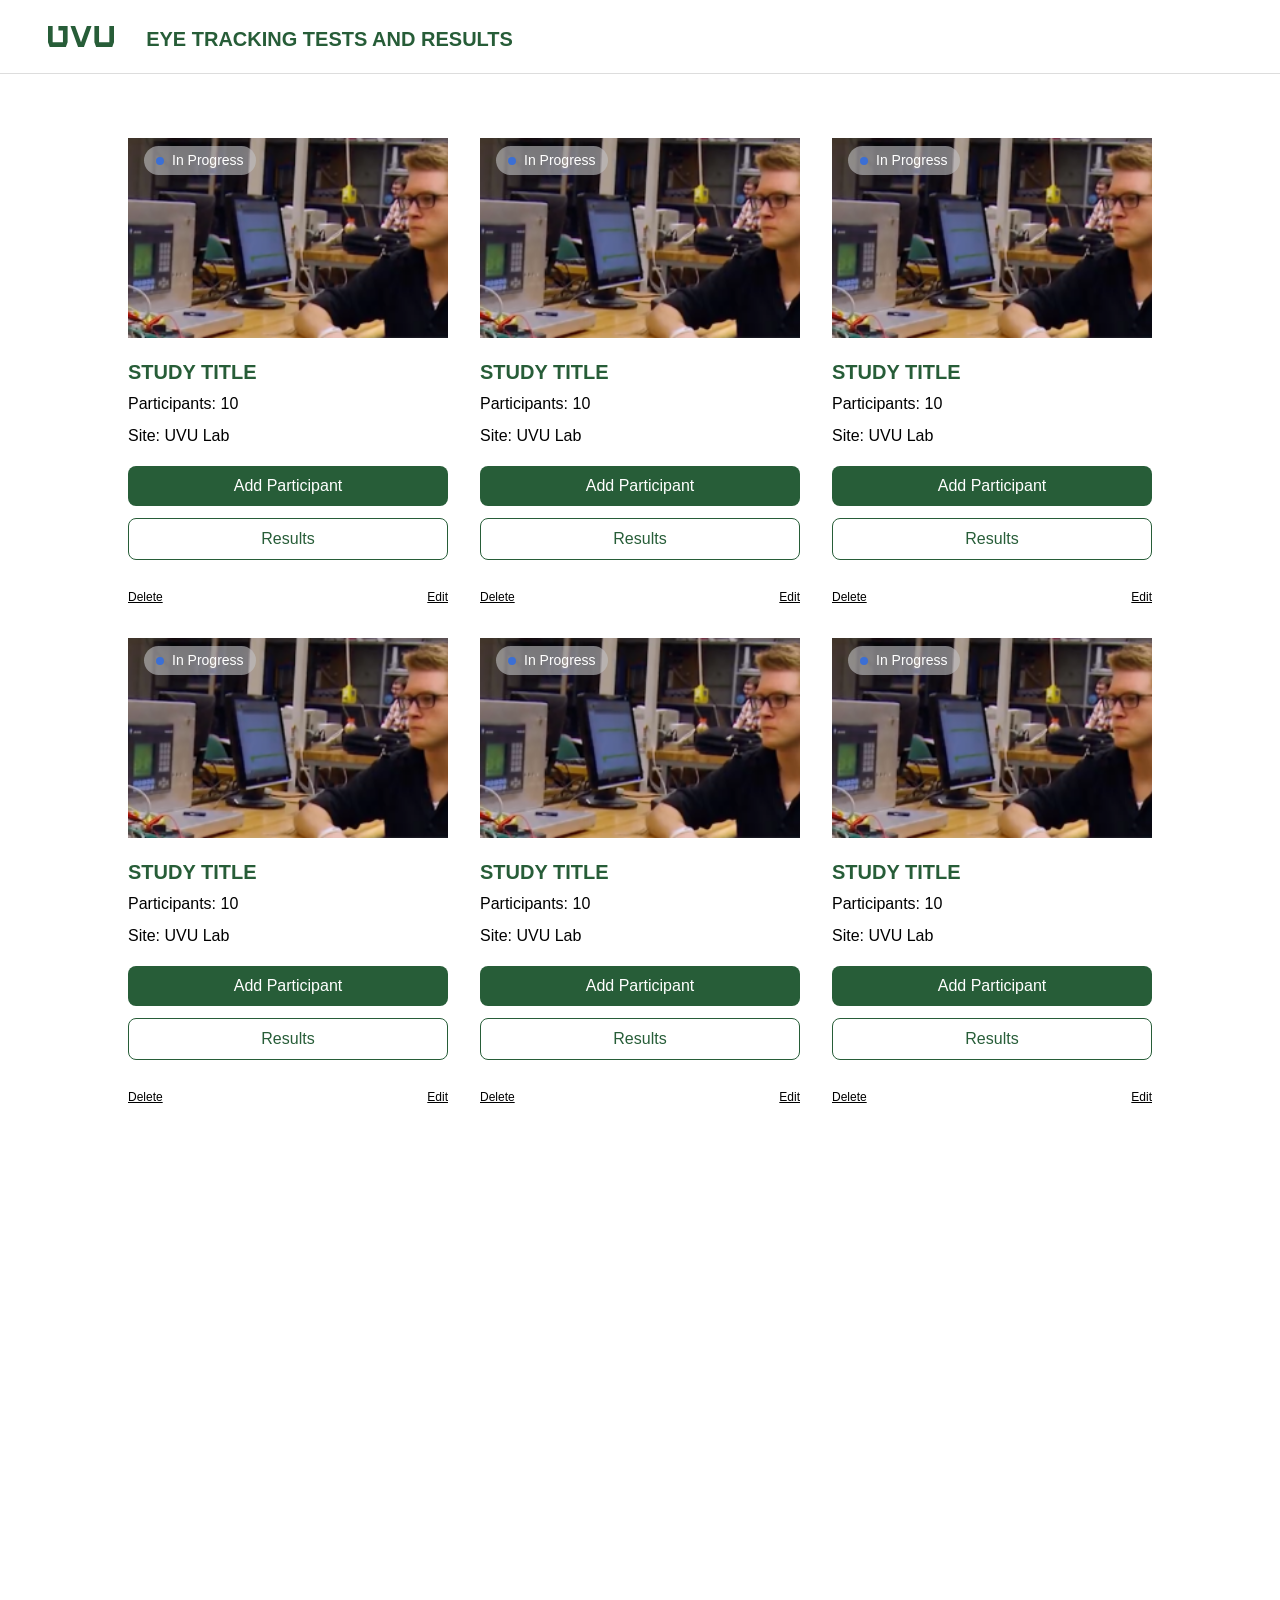
==== index.html @ b54fefea "Add initial project structure and consent form - Added Rajdhani font files (Bold, Light, Medium, Reg" ====
<!doctype html>
<html lang="en">
  <head>
    <meta charset="UTF-8" />
    <meta name="viewport" content="width=device-width, initial-scale=1.0" />
    <title>Studies | UVU Eye Tracking</title>
    <link rel="stylesheet" href="css/variables.css" />
    <link rel="stylesheet" href="css/base.css" />
    <link rel="stylesheet" href="css/components.css" />
    <link rel="stylesheet" href="css/home.css" />
    <link
      rel="stylesheet"
      href="https://cdnjs.cloudflare.com/ajax/libs/font-awesome/5.15.4/css/all.min.css"
    />
  </head>
  <body>
    <!-- HEADER: logo, "UVU EYE TRACKING TESTS AND RESULTS", "+ NEW STUDY" button (right) -->
    <header>
      <div class="logo-and-sitename">
        <img src="assets/images/uvu-mono.svg" alt="UVU Logo" class="logo" />
        <h1>EYE TRACKING TESTS AND RESULTS</h1>
      </div>
      <!-- <button class="new-study-button">+ NEW STUDY</button> -->
    </header>

    <!-- FILTER BAR: ALL STUDIES | RECENTS | DRAFTS | IN PROGRESS | COMPLETED | search icon -->

    <main>
      <!-- STUDY GRID: 3 columns. Card variants: draft, in progress, completed
         Each card: status dot + label, Delete / Edit, project name, Participants #, site name,
         "Add Participant" button, "Results" button (not on drafts) -->
      <div id="study-grid">
        <div class="study-card study-card--in-progress">
          <div class="thumbnail-section">
            <span class="status-badge">In Progress</span>
            <img
              src="assets/images/sample_image.png"
              alt="Study Thumbnail"
              class="thumbnail-image"
            />
          </div>

          <div class="study-info">
            <h2 class="study-title">Study Title</h2>
            <p class="participants-count">Participants: 10</p>
            <p class="site-name">Site: UVU Lab</p>
            <button class="add-participant-btn">Add Participant</button>
            <button class="results-btn">Results</button>
          </div>
          <div class="card-actions">
            <button class="delete-btn" aria-label="Delete Study">Delete</button>
            <button class="edit-btn" aria-label="Edit Study">Edit</button>
          </div>
        </div>

        <div class="study-card study-card--in-progress">
          <div class="thumbnail-section">
            <span class="status-badge">In Progress</span>
            <img
              src="assets/images/sample_image.png"
              alt="Study Thumbnail"
              class="thumbnail-image"
            />
          </div>

          <div class="study-info">
            <h2 class="study-title">Study Title</h2>
            <p class="participants-count">Participants: 10</p>
            <p class="site-name">Site: UVU Lab</p>
            <button class="add-participant-btn">Add Participant</button>
            <button class="results-btn">Results</button>
          </div>
          <div class="card-actions">
            <button class="delete-btn" aria-label="Delete Study">Delete</button>
            <button class="edit-btn" aria-label="Edit Study">Edit</button>
          </div>
        </div>

        <div class="study-card study-card--in-progress">
          <div class="thumbnail-section">
            <span class="status-badge">In Progress</span>
            <img
              src="assets/images/sample_image.png"
              alt="Study Thumbnail"
              class="thumbnail-image"
            />
          </div>

          <div class="study-info">
            <h2 class="study-title">Study Title</h2>
            <p class="participants-count">Participants: 10</p>
            <p class="site-name">Site: UVU Lab</p>
            <button class="add-participant-btn">Add Participant</button>
            <button class="results-btn">Results</button>
          </div>
          <div class="card-actions">
            <button class="delete-btn" aria-label="Delete Study">Delete</button>
            <button class="edit-btn" aria-label="Edit Study">Edit</button>
          </div>
        </div>

        <div class="study-card study-card--in-progress">
          <div class="thumbnail-section">
            <span class="status-badge">In Progress</span>
            <img
              src="assets/images/sample_image.png"
              alt="Study Thumbnail"
              class="thumbnail-image"
            />
          </div>

          <div class="study-info">
            <h2 class="study-title">Study Title</h2>
            <p class="participants-count">Participants: 10</p>
            <p class="site-name">Site: UVU Lab</p>
            <button class="add-participant-btn">Add Participant</button>
            <button class="results-btn">Results</button>
          </div>
          <div class="card-actions">
            <button class="delete-btn" aria-label="Delete Study">Delete</button>
            <button class="edit-btn" aria-label="Edit Study">Edit</button>
          </div>
        </div>

        <div class="study-card study-card--in-progress">
          <div class="thumbnail-section">
            <span class="status-badge">In Progress</span>
            <img
              src="assets/images/sample_image.png"
              alt="Study Thumbnail"
              class="thumbnail-image"
            />
          </div>

          <div class="study-info">
            <h2 class="study-title">Study Title</h2>
            <p class="participants-count">Participants: 10</p>
            <p class="site-name">Site: UVU Lab</p>
            <button class="add-participant-btn">Add Participant</button>
            <button class="results-btn">Results</button>
          </div>
          <div class="card-actions">
            <button class="delete-btn" aria-label="Delete Study">Delete</button>
            <button class="edit-btn" aria-label="Edit Study">Edit</button>
          </div>
        </div>

        <div class="study-card study-card--in-progress">
          <div class="thumbnail-section">
            <span class="status-badge">In Progress</span>
            <img
              src="assets/images/sample_image.png"
              alt="Study Thumbnail"
              class="thumbnail-image"
            />
          </div>

          <div class="study-info">
            <h2 class="study-title">Study Title</h2>
            <p class="participants-count">Participants: 10</p>
            <p class="site-name">Site: UVU Lab</p>
            <button class="add-participant-btn">Add Participant</button>
            <button class="results-btn">Results</button>
          </div>
          <div class="card-actions">
            <button class="delete-btn" aria-label="Delete Study">Delete</button>
            <button class="edit-btn" aria-label="Edit Study">Edit</button>
          </div>
        </div>
      </div>
    </main>

    <script src="js/data/studies.js"></script>
    <script src="js/home.js"></script>
  </body>
</html>
---- css/variables.css ----
:root {
  /* UVU brand colors (hex from the UVU Design Systems doc, website values) */
  --color-green: #275d38; /* Primary Green */
  --color-green-dark: #1A4127; /* Primary: Dark Green */
  --color-forest: #00843d; /* Secondary: Forest */
  --color-green-light: #4ba23f; /* Secondary: Clover */
  --color-fern: #78be20; /* Tertiary: Fern */
  --color-lime: #c5e86c; /* Tertiary: Lime */
  --color-aqua: #86c8bc;
  --color-red: #e15230;

  /* Neutrals + UI colors (sampled from the Figma, not part of the brand palette) */
  --color-bg-page: #f0f0f0;
  --color-bg-white: #ffffff;
  --color-field: #e8e8e8;
  --color-card-image: #c4c4c4;
  --color-text: #000000;
  --color-text-muted: #7a7a7a;

  /* Study status colors */
  --color-status-progress: #3b6fd4;
  --color-status-draft: #7a7a7a;
  --color-status-completed: #4ba23f;

  /* Typography: Rajdhani for h1-h4, Lato for body and buttons, Arial as fallback */
  --font-heading: "Rajdhani", Arial, sans-serif;
  --font-body: "Lato", Arial, sans-serif;

  /* Spacing: every step is a multiple of 4px. Name = px / 4 (so --space-4 = 16px) */
  --space-1: 4px;
  --space-2: 8px;
  --space-3: 12px;
  --space-4: 16px;
  --space-5: 20px;
  --space-6: 24px;
  --space-8: 32px;
  --space-10: 40px;
  --space-12: 48px;
  --space-14: 56px;
  --space-16: 64px;
  --space-18: 72px;

  --radius: 8px; /* one radius for cards, buttons, inputs. Pills use 999px, circles 50% */
  --shadow-card: 0 1px 6px 0 rgba(0, 0, 0, 0.25);
}
---- css/base.css ----
/* Reset + page defaults */
/* TODO: box-sizing, margin reset, body font/background */

*,
*::before,
*::after {
  box-sizing: border-box;
}

body {
    margin: 0;
    font-family: var(--font-body);
    font-size: 16px;
    line-height: 1.5;
}

img {
    display: block;
    max-width: 100%;
}

button, input, select, textarea {
    font-family: inherit;
    font-size: inherit;
    line-height: inherit;
    margin: 0;
}
---- css/components.css ----
/* Shared components, used on every page */

/* .site-header: white bar, UVU logo + "UVU EYE TRACKING TESTS AND RESULTS" */

/* .btn-primary: solid green button (Save, Next, Add Participant, Take Study, Done) */
/* .btn-outline: white button with green border (Back, Results, Edit Study, + Add task) */
/* .btn-pill: small rounded green pill (+ New Study, + Member) */

/* .study-card: image area + title row + site name + buttons */
/*   .study-card--draft | --in-progress | --completed  (status dot color, Results button visible or not) */

/* Header */
header {
  display: flex;
  padding: 0 var(--space-12);
  justify-content: space-between;
  align-items: center;
  align-self: stretch;
  height: 74px;
  border-bottom: 1px solid #ddd;
}

header h1 {
  line-height: 1;
  position: relative;
  top: 2px; /* chỉnh 1–2px cho đến khi thẳng hàng */
  color: var(--color-green);
  font-family: var(--font-heading);
  font-size: 20px;
  font-weight: 600;
  text-transform: uppercase;
}

header .logo {
  width: 66.172px;
  height: 20.22px;
}

header .logo-and-sitename {
  display: flex;
  align-items: center;
  gap: var(--space-8);
}

/* header .new-study-button {
  background: var(--color-green);
  color: var(--color-bg-white);
  border-radius: 25px;
  font-family: Rajdhani;
  font-size: 14px;
  font-style: normal;
  font-weight: 600;
  line-height: 19.8px; 
  text-transform: uppercase;
  display: flex;
  padding: 7px 20px;
  justify-content: center;
  align-items: center;
  gap: 10px;
  border: none;
  cursor: pointer;
} */

/* .new-study-button:hover {
  background: var(--color-green-dark);
} */
---- css/home.css ----
/* Home page */
/* .filter-bar: ALL STUDIES / RECENTS / DRAFTS / IN PROGRESS / COMPLETED + search icon */
/* .study-grid: 3 columns, cards centered */



/* Study Grid */

#study-grid {
  display: grid;
  row-gap: var(--space-8);
  column-gap: var(--space-8);
  flex-shrink: 0;
  grid-template-rows: repeat(3, 1fr);
  grid-template-columns: repeat(3, 1fr);
  grid-auto-flow: row;
  max-width: 80%;
  margin: var(--space-16) auto 0 auto;
}

/* Study Card */

#study-grid .study-card {
  background: var(--color-bg-white);
  /* border-radius: var(--radius); */
  /* box-shadow: var(--shadow-card); */
  overflow: hidden; /* để vùng ảnh xám bị cắt theo góc bo */
  display: flex;
  padding: 0; /* ảnh sát mép card; padding chuyển xuống .card-actions và .study-info */
  flex-direction: column;
  gap: var(--space-3);
  align-self: stretch;
  grid-row: span 1;
  grid-column: span 1;
  justify-self: stretch;
}



#study-grid .study-card .study-info {
  padding-bottom: var(--space-4);
}

.thumbnail-section {
  position: relative; /* để sau này đặt status, Delete, Edit chồng lên */
  aspect-ratio: 16 / 10; /* chiều cao tự tính theo chiều rộng card, không dùng px cố định */
}

/* Nhãn status nằm chồng lên góc trên trái của ảnh (như Figma), không chiếm hàng riêng */
.thumbnail-section .status-badge {
  position: absolute; /* giữ nguyên: badge nằm chồng lên ảnh */
  top: var(--space-2);
  left: var(--space-4);
  z-index: 1;
  color: var(--color-bg-white);
  display: inline-flex; /* thêm 3 dòng này */
  align-items: center;
  gap: var(--space-2);
  padding: var(--space-1) var(--space-3);
  background: rgba(193, 194, 196, 0.6); /* đen mờ, ảnh phía sau vẫn thấp thoáng */
  border-radius: 999px; /* bo tròn hai đầu */
  font-size: 14px;
}

.thumbnail-section .status-badge::before {
  content: "";
  width: 8px;
  height: 8px;
  border-radius: 50%;
  flex-shrink: 0;
  background-color: var(
    --status-color,
    var(--color-status-progress)
  ); /* mặc định là màu progress nếu chưa set status-color */
}

.thumbnail-section .thumbnail-image {
  width: 100%;
  height: 100%;
  object-fit: cover; /* lấp đầy khung, giữ tỉ lệ ảnh, cắt phần thừa thay vì kéo méo */
  background: var(--color-card-image);
}

.card-actions {

  display: flex;
  justify-content: space-between;
  align-items: center;

}

.card-actions button {
  background: rgba(255, 255, 255, 0.8);
  border-radius: var(--radius);
  border: none;
  cursor: pointer;
  padding: 0;
  text-decoration: underline;
  font-size: 12px;
  color: #000;
}

.card-actions button:hover{
  color: #8E8C89;
}

/* Study Card Information */

.study-info {
  display: flex;
  flex-direction: column;
  gap: var(--space-1);
}

.study-info h2 {
  color: var(--color-green);
  font-family: var(--font-heading);
  font-size: 20px;
  font-style: normal;
  font-weight: 700;
  line-height: 100%;
  letter-spacing: 0;
  text-transform: uppercase;
  margin: 0;
  padding: var(--space-3) 0 0 0;
}

.study-info p {
  color: var(--color-text);
  font-family: var(--font-body);
  font-size: 16px;
  font-style: normal;
  font-weight: 400;
  line-height: 20px; /* 142.857% */
  margin: 0;
  padding: var(--space-2) 0 0 0;
}

.study-info .add-participant-btn {
  margin-top: var(--space-4);
  background: var(--color-green);
  color: var(--color-bg-white);
  border-radius: var(--radius);
  font-family: var(--font-body);
  font-size: 16px;
  font-style: normal;
  font-weight: 400;
  display: flex;
  padding: var(--space-2) var(--space-5);
  justify-content: center;
  align-items: center;
  gap: var(--space-3);
  border: none;
  cursor: pointer;
}

.study-info .add-participant-btn:hover {
  background: var(--color-green-dark);
}

.study-info .add-participant-btn:active {
  background: var(--color-green-light);
}

.study-info .add-participant-btn:focus {
  outline: 1px solid var(--color-green);
  outline-offset: 1px;
}

.study-info .add-participant-btn:disabled {
  background: var(--color-field);
  color: var(--color-text-muted);
  cursor: not-allowed;
}

.study-info .add-participant-btn:disabled:hover {
  background: var(--color-field);
  color: var(--color-text-muted);
}

.study-info .results-btn {
  margin-top: var(--space-2);
  background: var(--color-white);
  color: var(--color-green);
  border-radius: var(--radius);
  font-family: var(--font-body);
  font-size: 16px;
  font-style: normal;
  font-weight: 400;
  display: flex;
  padding: var(--space-2) var(--space-5);
  justify-content: center;
  align-items: center;
  gap: var(--space-3);
  border: 1px solid var(--color-green);
  cursor: pointer;
}

.study-info .results-btn:hover {
  background: var(--color-green-dark);
  color: var(--color-bg-white);
}

.study-info .results-btn:active {
  background: var(--color-green-light);
  color: var(--color-bg-white);
}

.study-info .results-btn:focus {
  outline: 1px solid var(--color-green);
  outline-offset: 1px;
}
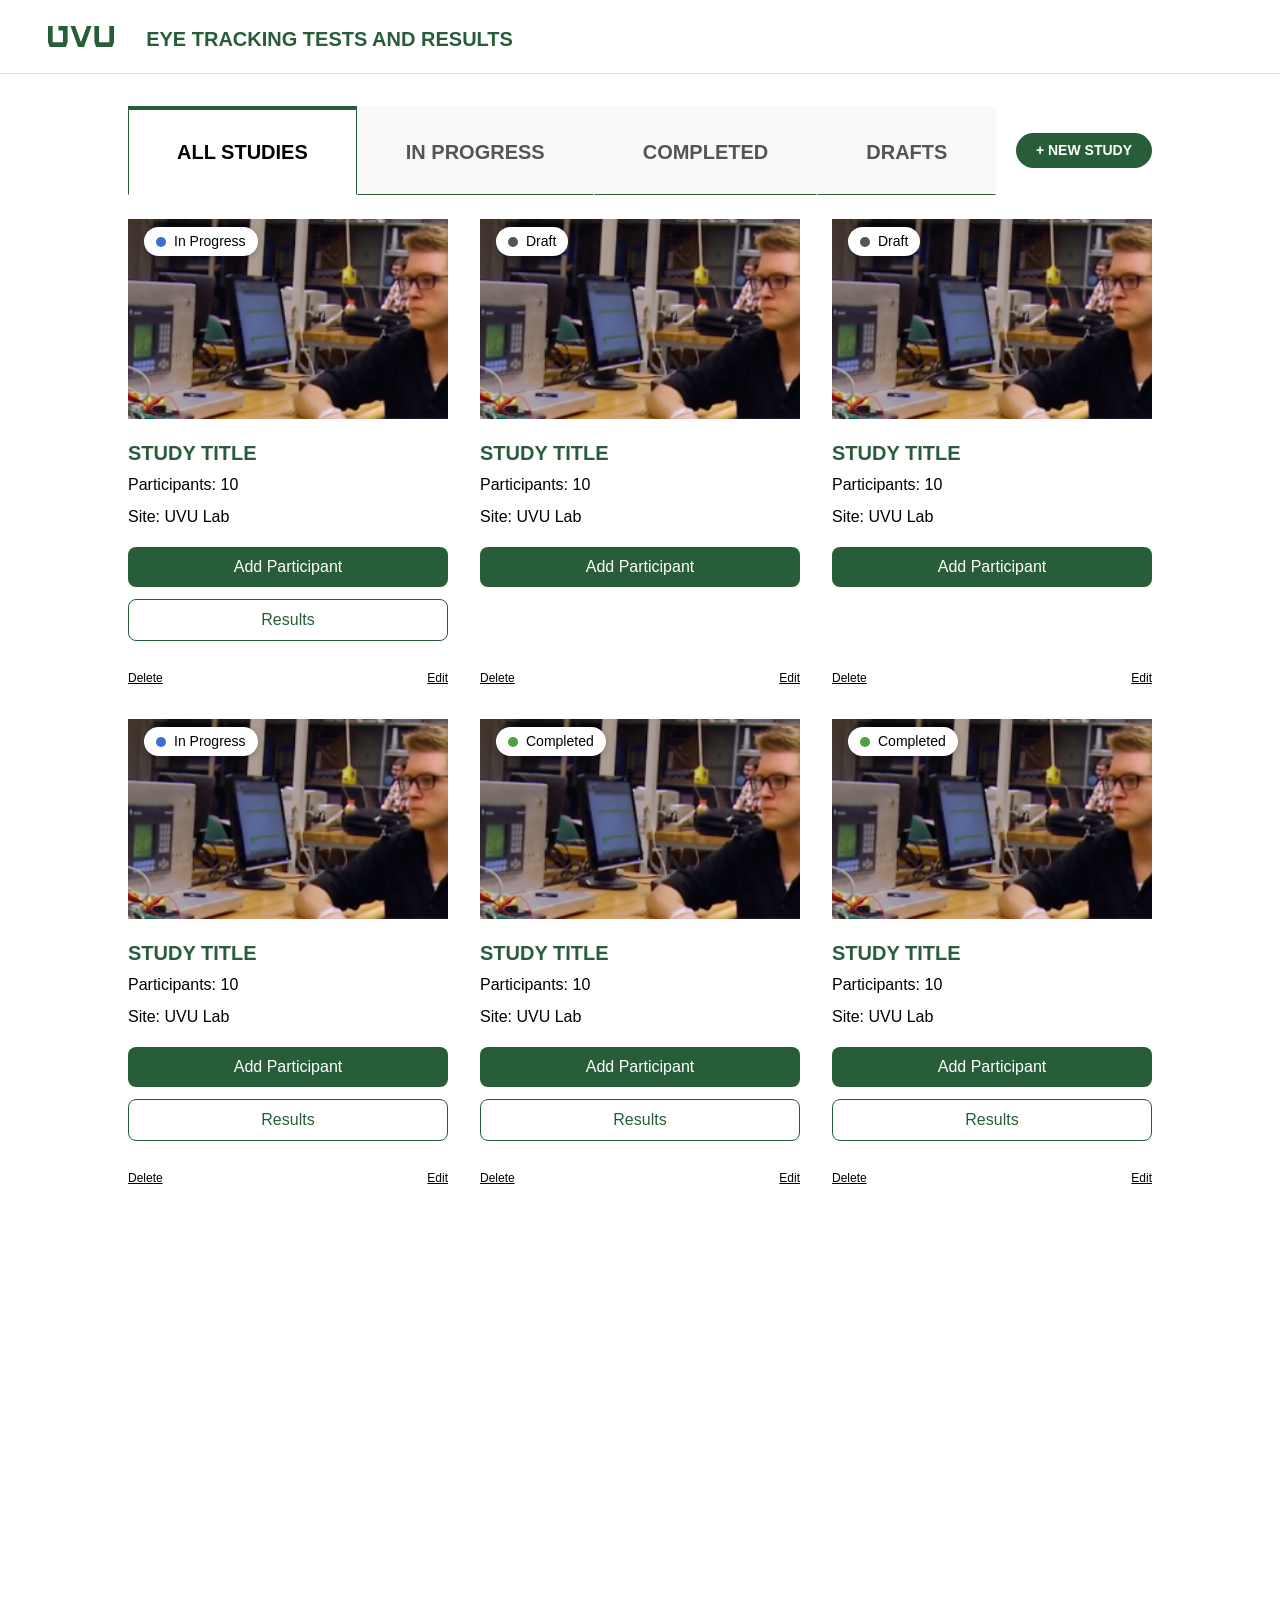
==== commit a092f14a: "Implement Add Participant feature with modal dialog and form validation" ====
--- a/index.html
+++ b/index.html
@@ -8,29 +8,40 @@
     <link rel="stylesheet" href="css/base.css" />
     <link rel="stylesheet" href="css/components.css" />
     <link rel="stylesheet" href="css/home.css" />
+    <link rel="stylesheet" href="css/add-participant.css" />
     <link
       rel="stylesheet"
       href="https://cdnjs.cloudflare.com/ajax/libs/font-awesome/5.15.4/css/all.min.css"
     />
   </head>
   <body>
-    <!-- HEADER: logo, "UVU EYE TRACKING TESTS AND RESULTS", "+ NEW STUDY" button (right) -->
+    <!-- HEADER: logo, "UVU EYE TRACKING TESTS AND RESULTS" -->
     <header>
       <div class="logo-and-sitename">
         <img src="assets/images/uvu-mono.svg" alt="UVU Logo" class="logo" />
         <h1>EYE TRACKING TESTS AND RESULTS</h1>
       </div>
-      <!-- <button class="new-study-button">+ NEW STUDY</button> -->
     </header>
 
-    <!-- FILTER BAR: ALL STUDIES | RECENTS | DRAFTS | IN PROGRESS | COMPLETED | search icon -->
-
     <main>
-      <!-- STUDY GRID: 3 columns. Card variants: draft, in progress, completed
+      <!-- FILTER BAR: tabs (reusable .tab-bar, see js/tab-bar.js) + "+ New Study" button.
+           data-filter = the card status to show, "all" shows every card -->
+      <div class="filter-bar">
+        <nav id="study-filter" class="tab-bar" aria-label="Filter studies">
+          <button type="button" class="tab-bar-item is-active" data-filter="all" aria-pressed="true">All Studies</button>
+          <button type="button" class="tab-bar-item" data-filter="in-progress" aria-pressed="false">In Progress</button>
+          <button type="button" class="tab-bar-item" data-filter="completed" aria-pressed="false">Completed</button>
+          <button type="button" class="tab-bar-item" data-filter="draft" aria-pressed="false">Drafts</button>
+        </nav>
+        <a href="new-study.html" class="btn-pill">+ New Study</a>
+      </div>
+
+      <!-- STUDY GRID: 3 columns. Card variants: study-card--draft | --in-progress | --completed
+         (the variant sets the status dot color, drafts have no Results button; data-status is used by the filter bar)
          Each card: status dot + label, Delete / Edit, project name, Participants #, site name,
          "Add Participant" button, "Results" button (not on drafts) -->
       <div id="study-grid">
-        <div class="study-card study-card--in-progress">
+        <div class="study-card study-card--in-progress" data-status="in-progress">
           <div class="thumbnail-section">
             <span class="status-badge">In Progress</span>
             <img
@@ -44,16 +55,62 @@
             <h2 class="study-title">Study Title</h2>
             <p class="participants-count">Participants: 10</p>
             <p class="site-name">Site: UVU Lab</p>
-            <button class="add-participant-btn">Add Participant</button>
-            <button class="results-btn">Results</button>
-          </div>
-          <div class="card-actions">
-            <button class="delete-btn" aria-label="Delete Study">Delete</button>
-            <button class="edit-btn" aria-label="Edit Study">Edit</button>
-          </div>
-        </div>
-
-        <div class="study-card study-card--in-progress">
+            <button type="button" class="add-participant-btn" aria-haspopup="dialog">Add Participant</button>
+            <button class="results-btn">Results</button>
+          </div>
+          <div class="card-actions">
+            <button class="delete-btn" aria-label="Delete Study">Delete</button>
+            <button class="edit-btn" aria-label="Edit Study">Edit</button>
+          </div>
+        </div>
+
+        <div class="study-card study-card--draft" data-status="draft">
+          <div class="thumbnail-section">
+            <span class="status-badge">Draft</span>
+            <img
+              src="assets/images/sample_image.png"
+              alt="Study Thumbnail"
+              class="thumbnail-image"
+            />
+          </div>
+
+          <div class="study-info">
+            <h2 class="study-title">Study Title</h2>
+            <p class="participants-count">Participants: 10</p>
+            <p class="site-name">Site: UVU Lab</p>
+            <button type="button" class="add-participant-btn" aria-haspopup="dialog">Add Participant</button>
+            <button class="results-btn">Results</button>
+          </div>
+          <div class="card-actions">
+            <button class="delete-btn" aria-label="Delete Study">Delete</button>
+            <button class="edit-btn" aria-label="Edit Study">Edit</button>
+          </div>
+        </div>
+
+        <div class="study-card study-card--draft" data-status="draft">
+          <div class="thumbnail-section">
+            <span class="status-badge">Draft</span>
+            <img
+              src="assets/images/sample_image.png"
+              alt="Study Thumbnail"
+              class="thumbnail-image"
+            />
+          </div>
+
+          <div class="study-info">
+            <h2 class="study-title">Study Title</h2>
+            <p class="participants-count">Participants: 10</p>
+            <p class="site-name">Site: UVU Lab</p>
+            <button type="button" class="add-participant-btn" aria-haspopup="dialog">Add Participant</button>
+            <button class="results-btn">Results</button>
+          </div>
+          <div class="card-actions">
+            <button class="delete-btn" aria-label="Delete Study">Delete</button>
+            <button class="edit-btn" aria-label="Edit Study">Edit</button>
+          </div>
+        </div>
+
+        <div class="study-card study-card--in-progress" data-status="in-progress">
           <div class="thumbnail-section">
             <span class="status-badge">In Progress</span>
             <img
@@ -67,99 +124,53 @@
             <h2 class="study-title">Study Title</h2>
             <p class="participants-count">Participants: 10</p>
             <p class="site-name">Site: UVU Lab</p>
-            <button class="add-participant-btn">Add Participant</button>
-            <button class="results-btn">Results</button>
-          </div>
-          <div class="card-actions">
-            <button class="delete-btn" aria-label="Delete Study">Delete</button>
-            <button class="edit-btn" aria-label="Edit Study">Edit</button>
-          </div>
-        </div>
-
-        <div class="study-card study-card--in-progress">
-          <div class="thumbnail-section">
-            <span class="status-badge">In Progress</span>
-            <img
-              src="assets/images/sample_image.png"
-              alt="Study Thumbnail"
-              class="thumbnail-image"
-            />
-          </div>
-
-          <div class="study-info">
-            <h2 class="study-title">Study Title</h2>
-            <p class="participants-count">Participants: 10</p>
-            <p class="site-name">Site: UVU Lab</p>
-            <button class="add-participant-btn">Add Participant</button>
-            <button class="results-btn">Results</button>
-          </div>
-          <div class="card-actions">
-            <button class="delete-btn" aria-label="Delete Study">Delete</button>
-            <button class="edit-btn" aria-label="Edit Study">Edit</button>
-          </div>
-        </div>
-
-        <div class="study-card study-card--in-progress">
-          <div class="thumbnail-section">
-            <span class="status-badge">In Progress</span>
-            <img
-              src="assets/images/sample_image.png"
-              alt="Study Thumbnail"
-              class="thumbnail-image"
-            />
-          </div>
-
-          <div class="study-info">
-            <h2 class="study-title">Study Title</h2>
-            <p class="participants-count">Participants: 10</p>
-            <p class="site-name">Site: UVU Lab</p>
-            <button class="add-participant-btn">Add Participant</button>
-            <button class="results-btn">Results</button>
-          </div>
-          <div class="card-actions">
-            <button class="delete-btn" aria-label="Delete Study">Delete</button>
-            <button class="edit-btn" aria-label="Edit Study">Edit</button>
-          </div>
-        </div>
-
-        <div class="study-card study-card--in-progress">
-          <div class="thumbnail-section">
-            <span class="status-badge">In Progress</span>
-            <img
-              src="assets/images/sample_image.png"
-              alt="Study Thumbnail"
-              class="thumbnail-image"
-            />
-          </div>
-
-          <div class="study-info">
-            <h2 class="study-title">Study Title</h2>
-            <p class="participants-count">Participants: 10</p>
-            <p class="site-name">Site: UVU Lab</p>
-            <button class="add-participant-btn">Add Participant</button>
-            <button class="results-btn">Results</button>
-          </div>
-          <div class="card-actions">
-            <button class="delete-btn" aria-label="Delete Study">Delete</button>
-            <button class="edit-btn" aria-label="Edit Study">Edit</button>
-          </div>
-        </div>
-
-        <div class="study-card study-card--in-progress">
-          <div class="thumbnail-section">
-            <span class="status-badge">In Progress</span>
-            <img
-              src="assets/images/sample_image.png"
-              alt="Study Thumbnail"
-              class="thumbnail-image"
-            />
-          </div>
-
-          <div class="study-info">
-            <h2 class="study-title">Study Title</h2>
-            <p class="participants-count">Participants: 10</p>
-            <p class="site-name">Site: UVU Lab</p>
-            <button class="add-participant-btn">Add Participant</button>
+            <button type="button" class="add-participant-btn" aria-haspopup="dialog">Add Participant</button>
+            <button class="results-btn">Results</button>
+          </div>
+          <div class="card-actions">
+            <button class="delete-btn" aria-label="Delete Study">Delete</button>
+            <button class="edit-btn" aria-label="Edit Study">Edit</button>
+          </div>
+        </div>
+
+        <div class="study-card study-card--completed" data-status="completed">
+          <div class="thumbnail-section">
+            <span class="status-badge">Completed</span>
+            <img
+              src="assets/images/sample_image.png"
+              alt="Study Thumbnail"
+              class="thumbnail-image"
+            />
+          </div>
+
+          <div class="study-info">
+            <h2 class="study-title">Study Title</h2>
+            <p class="participants-count">Participants: 10</p>
+            <p class="site-name">Site: UVU Lab</p>
+            <button type="button" class="add-participant-btn" aria-haspopup="dialog">Add Participant</button>
+            <button class="results-btn">Results</button>
+          </div>
+          <div class="card-actions">
+            <button class="delete-btn" aria-label="Delete Study">Delete</button>
+            <button class="edit-btn" aria-label="Edit Study">Edit</button>
+          </div>
+        </div>
+
+        <div class="study-card study-card--completed" data-status="completed">
+          <div class="thumbnail-section">
+            <span class="status-badge">Completed</span>
+            <img
+              src="assets/images/sample_image.png"
+              alt="Study Thumbnail"
+              class="thumbnail-image"
+            />
+          </div>
+
+          <div class="study-info">
+            <h2 class="study-title">Study Title</h2>
+            <p class="participants-count">Participants: 10</p>
+            <p class="site-name">Site: UVU Lab</p>
+            <button type="button" class="add-participant-btn" aria-haspopup="dialog">Add Participant</button>
             <button class="results-btn">Results</button>
           </div>
           <div class="card-actions">
@@ -168,9 +179,83 @@
           </div>
         </div>
       </div>
+      <p class="no-studies" id="no-studies" hidden>No studies in this category yet.</p>
     </main>
 
+    <!-- ADD PARTICIPANT POPUP: opened by the "Add Participant" buttons (js/home.js).
+         Same form as add-participant.html. Next goes to consent.html -->
+    <dialog id="add-participant-dialog" class="modal" aria-labelledby="add-participant-title">
+      <button type="button" class="modal-close" aria-label="Close">&times;</button>
+      <section id="add-participant-panel">
+        <div class="panel-content">
+          <h1 id="add-participant-title">Participants Information</h1>
+          <p>
+            Please fill out your information below. This information will be used for research purposes only and will remain confidential.
+          </p>
+
+          <form id="add-participant-form">
+            <div class="field">
+              <label for="first-name">First Name:</label>
+              <input
+                type="text"
+                id="first-name"
+                name="first-name"
+                placeholder="First Name"
+                autocomplete="given-name"
+                required
+              />
+            </div>
+
+            <div class="field">
+              <label for="last-name">Last Name:</label>
+              <input
+                type="text"
+                id="last-name"
+                name="last-name"
+                placeholder="Last Name"
+                autocomplete="family-name"
+                required
+              />
+            </div>
+
+            <div class="field">
+              <label for="age">Age:</label>
+              <input
+                type="text"
+                id="age"
+                name="age"
+                placeholder="Enter Age"
+                inputmode="numeric"
+                pattern="[0-9]{1,3}"
+                maxlength="3"
+                title="Please enter your age as a number"
+                autocomplete="off"
+                required
+              />
+            </div>
+
+            <div class="field">
+              <label for="gender">Gender:</label>
+              <select id="gender" name="gender" required>
+                <option value="">Select Gender</option>
+                <option value="male">Male</option>
+                <option value="female">Female</option>
+                <option value="other">Other</option>
+                <option value="prefer-not-to-say">Prefer not to say</option>
+              </select>
+            </div>
+
+            <div class="form-actions">
+              <button type="submit" class="btn-primary next-btn">Next</button>
+            </div>
+          </form>
+        </div>
+      </section>
+    </dialog>
+
     <script src="js/data/studies.js"></script>
+    <script src="js/add-participant.js"></script>
+    <script src="js/tab-bar.js"></script>
     <script src="js/home.js"></script>
   </body>
 </html>
--- a/css/variables.css
+++ b/css/variables.css
@@ -10,16 +10,18 @@
   --color-red: #e15230;
 
   /* Neutrals + UI colors (sampled from the Figma, not part of the brand palette) */
-  --color-bg-page: #f0f0f0;
+  --color-bg-page: #F9F9F9;
   --color-bg-white: #ffffff;
   --color-field: #e8e8e8;
   --color-card-image: #c4c4c4;
+  --color-border: #d1d1d1;
   --color-text: #000000;
   --color-text-muted: #7a7a7a;
+  --color-text-secondary: #555555; /* inactive tabs: darker than muted so it stays readable on grey */
 
   /* Study status colors */
   --color-status-progress: #3b6fd4;
-  --color-status-draft: #7a7a7a;
+  --color-status-draft: #555555;
   --color-status-completed: #4ba23f;
 
   /* Typography: Rajdhani for h1-h4, Lato for body and buttons, Arial as fallback */
--- a/css/components.css
+++ b/css/components.css
@@ -3,8 +3,111 @@
 /* .site-header: white bar, UVU logo + "UVU EYE TRACKING TESTS AND RESULTS" */
 
 /* .btn-primary: solid green button (Save, Next, Add Participant, Take Study, Done) */
+.btn-primary {
+  display: inline-flex;
+  align-items: center;
+  justify-content: center;
+  gap: var(--space-4);
+  padding: var(--space-4);
+  background: var(--color-green);
+  color: var(--color-bg-white);
+  border: none;
+  border-radius: var(--radius); /* same radius as the buttons on the home page */
+  font-family: var(--font-body);
+  font-size: 16px;
+  font-weight: 600;
+  line-height: 1.4;
+  cursor: pointer;
+}
+
+.btn-primary:hover {
+  background: var(--color-green-dark);
+}
+
+.btn-primary:active {
+  background: var(--color-green-light);
+}
+
+.btn-primary:focus-visible {
+  outline: 2px solid var(--color-green);
+  outline-offset: 2px;
+}
+
 /* .btn-outline: white button with green border (Back, Results, Edit Study, + Add task) */
-/* .btn-pill: small rounded green pill (+ New Study, + Member) */
+/* .btn-pill: small rounded green pill (+ New Study, + Member). Works on <a> and <button> */
+.btn-pill {
+  display: inline-flex;
+  align-items: center;
+  justify-content: center;
+  padding: var(--space-2) var(--space-5);
+  background: var(--color-green);
+  color: var(--color-bg-white);
+  border: none;
+  border-radius: 999px; /* pills use 999px (see --radius in variables.css) */
+  font-family: var(--font-heading);
+  font-size: 14px;
+  font-weight: 600;
+  line-height: 1.4;
+  text-decoration: none;
+  text-transform: uppercase;
+  white-space: nowrap;
+  cursor: pointer;
+}
+
+.btn-pill:hover {
+  background: var(--color-green-dark);
+}
+
+.btn-pill:active {
+  background: var(--color-green-light);
+}
+
+.btn-pill:focus-visible {
+  outline: 2px solid var(--color-green);
+  outline-offset: 2px;
+}
+
+/* .tab-bar: reusable row of tabs (filter bar). Markup + behavior: js/tab-bar.js
+   <nav class="tab-bar" aria-label="...">
+     <button type="button" class="tab-bar-item is-active" data-filter="all" aria-pressed="true">All</button>
+     <button type="button" class="tab-bar-item" data-filter="draft" aria-pressed="false">Drafts</button>
+   </nav>
+   The active tab is white with a green top line, the other tabs are grey with a green line below */
+.tab-bar {
+  display: flex;
+}
+
+.tab-bar-item {
+  padding: var(--space-8) var(--space-12);
+  background: var(--color-bg-page);
+  border: 1px solid transparent;
+  border-top: 4px solid transparent; /* every tab has the same top/bottom lines so heights match */
+  border-bottom: 1px solid var(--color-green);
+  color: var(--color-text-secondary);
+  font-family: var(--font-heading);
+  font-size: 20px;
+  font-weight: 700;
+  line-height: 1;
+  text-transform: uppercase;
+  white-space: nowrap;
+  cursor: pointer;
+}
+
+.tab-bar-item:hover {
+  color: var(--color-text);
+}
+
+.tab-bar-item.is-active {
+  background: var(--color-bg-white);
+  border-color: var(--color-green);
+  border-bottom-color: var(--color-bg-white); /* opens the green line under the active tab */
+  color: var(--color-text);
+}
+
+.tab-bar-item:focus-visible {
+  outline: 2px solid var(--color-green);
+  outline-offset: -2px;
+}
 
 /* .study-card: image area + title row + site name + buttons */
 /*   .study-card--draft | --in-progress | --completed  (status dot color, Results button visible or not) */
@@ -41,26 +144,43 @@
   align-items: center;
   gap: var(--space-8);
 }
+/* Modal popup: <dialog class="modal">, opened with dialog.showModal() */
+.modal {
+  width: calc(100% - var(--space-8));
+  max-width: 1000px;
+  max-height: calc(100vh - var(--space-8));
+  padding: 0;
+  overflow: auto;
+  border: none;
+  background: transparent;
+}
 
-/* header .new-study-button {
-  background: var(--color-green);
-  color: var(--color-bg-white);
-  border-radius: 25px;
-  font-family: Rajdhani;
-  font-size: 14px;
-  font-style: normal;
-  font-weight: 600;
-  line-height: 19.8px; 
-  text-transform: uppercase;
-  display: flex;
-  padding: 7px 20px;
-  justify-content: center;
-  align-items: center;
-  gap: 10px;
+.modal::backdrop {
+  background: rgba(0, 0, 0, 0.5); /* dims the page behind the popup */
+}
+
+.modal-close {
+  position: absolute;
+  top: var(--space-4);
+  right: var(--space-4);
+  z-index: 1;
+  width: var(--space-10);
+  height: var(--space-10);
+  padding: 0;
+  background: transparent;
   border: none;
+  border-radius: var(--radius);
+  color: var(--color-text);
+  font-size: 32px;
+  line-height: 1;
   cursor: pointer;
-} */
+}
 
-/* .new-study-button:hover {
-  background: var(--color-green-dark);
-} */+.modal-close:hover {
+  background: var(--color-field);
+}
+
+.modal-close:focus-visible {
+  outline: 2px solid var(--color-green);
+  outline-offset: 2px;
+}
--- a/css/home.css
+++ b/css/home.css
@@ -1,8 +1,19 @@
 /* Home page */
-/* .filter-bar: ALL STUDIES / RECENTS / DRAFTS / IN PROGRESS / COMPLETED + search icon */
+/* .filter-bar: the tab bar (ALL STUDIES / IN PROGRESS / COMPLETED / DRAFTS) + the New Study button on the right */
 /* .study-grid: 3 columns, cards centered */
 
 
+
+/* Filter bar: tabs on the left, + New Study button on the right. Same width as the grid below */
+
+.filter-bar {
+  display: flex;
+  justify-content: space-between;
+  align-items: center;
+  gap: var(--space-4);
+  max-width: 80%;
+  margin: var(--space-8) auto 0 auto;
+}
 
 /* Study Grid */
 
@@ -15,7 +26,19 @@
   grid-template-columns: repeat(3, 1fr);
   grid-auto-flow: row;
   max-width: 80%;
-  margin: var(--space-16) auto 0 auto;
+  margin: var(--space-6) auto 0 auto; /* space under the filter bar */
+}
+
+/* a filtered-out card: display:flex on .study-card would beat the hidden attribute without this */
+#study-grid .study-card[hidden] {
+  display: none;
+}
+
+.no-studies {
+  max-width: 80%;
+  margin: var(--space-8) auto 0 auto;
+  color: var(--color-text-muted);
+  text-align: center;
 }
 
 /* Study Card */
@@ -52,26 +75,45 @@
   top: var(--space-2);
   left: var(--space-4);
   z-index: 1;
-  color: var(--color-bg-white);
+  color: var(--color-text);
   display: inline-flex; /* thêm 3 dòng này */
   align-items: center;
   gap: var(--space-2);
   padding: var(--space-1) var(--space-3);
-  background: rgba(193, 194, 196, 0.6); /* đen mờ, ảnh phía sau vẫn thấp thoáng */
+  background: var(--color-bg-white); /* solid, so it is readable on any thumbnail */
+  box-shadow: var(--shadow-card); /* keeps the pill visible on white or very light images */
   border-radius: 999px; /* bo tròn hai đầu */
   font-size: 14px;
 }
 
 .thumbnail-section .status-badge::before {
   content: "";
-  width: 8px;
-  height: 8px;
+  width: 10px;
+  height: 10px;
   border-radius: 50%;
   flex-shrink: 0;
   background-color: var(
     --status-color,
     var(--color-status-progress)
   ); /* mặc định là màu progress nếu chưa set status-color */
+}
+
+/* Status dot color per card variant (badge style stays the same, only the dot changes) */
+.study-card--draft {
+  --status-color: var(--color-status-draft);
+}
+
+.study-card--in-progress {
+  --status-color: var(--color-status-progress);
+}
+
+.study-card--completed {
+  --status-color: var(--color-status-completed);
+}
+
+/* Drafts have no results yet: hide the button but keep its space so the cards line up */
+.study-card--draft .results-btn {
+  visibility: hidden;
 }
 
 .thumbnail-section .thumbnail-image {
--- a/css/add-participant.css
+++ b/css/add-participant.css
@@ -0,0 +1,141 @@
+/* Add Participant */
+/* #add-participant-panel: white card centered on the grey page */
+/* #add-participant-form: 2 columns (first name | last name, gender | age), Next button on its own row */
+/* Same page structure as consent.css: .xxx-page = grey background, panel = white sheet */
+
+/* Page */
+
+.add-participant-page {
+  display: flex;
+  justify-content: center;
+  min-height: calc(100vh - 74px); /* grey fills the screen under the 74px header, even on tall windows */
+  padding: var(--space-16) var(--space-4) var(--space-18);
+  background: var(--color-bg-page);
+}
+
+/* Panel */
+
+#add-participant-panel {
+  width: 100%;
+  max-width: 1000px;
+  padding: var(--space-14) var(--space-18) var(--space-16); /* same padding as the consent paper */
+  background: var(--color-bg-white);
+  border: 1px solid var(--color-border);
+  box-shadow: var(--shadow-card);
+}
+
+/* the form column sits in the middle of the panel */
+.panel-content {
+  display: flex;
+  flex-direction: column;
+  gap: var(--space-3);
+  width: 100%;
+  max-width: 680px;
+  margin: 0 auto;
+}
+
+.panel-content h1 {
+  margin: 0;
+  color: var(--color-text);
+  font-family: var(--font-heading);
+  font-size: 40px; /* same size as the consent title */
+  font-weight: 700;
+  line-height: 1.1;
+  text-transform: uppercase;
+}
+
+.panel-content > p {
+  margin: 0;
+  color: var(--color-text);
+}
+
+/* Form */
+
+#add-participant-form {
+  display: grid;
+  grid-template-columns: repeat(2, minmax(0, 1fr)); /* minmax(0) so long text can't stretch a column */
+  gap: var(--space-10) var(--space-10); /* row gap, column gap */
+  margin-top: var(--space-3); /* plus the panel gap = space between intro text and the fields */
+}
+
+.field {
+  display: flex;
+  flex-direction: column;
+  gap: var(--space-2);
+}
+
+.field label {
+  color: var(--color-green);
+  font-family: var(--font-heading);
+  font-size: 16px;
+  font-weight: 700;
+  line-height: 1.2;
+  text-transform: uppercase;
+}
+
+.field input,
+.field select {
+  width: 100%;
+  height: 44px; /* same height as the consent initial boxes */
+  padding: 0 var(--space-4);
+  background-color: var(--color-field);
+  border: none;
+  border-radius: var(--radius);
+  color: var(--color-text);
+  font-family: var(--font-heading);
+}
+
+.field input::placeholder {
+  color: var(--color-text-muted);
+  opacity: 1; /* Firefox makes placeholders lighter by default */
+}
+
+/* Select: remove the browser arrow, draw our own small triangle on the left (as in the design) */
+.field select {
+  appearance: none;
+  padding-left: var(--space-10);
+  color: var(--color-green);
+  cursor: pointer;
+  /* a CSS variable can't be used inside this url(), so the triangle color is written as %23000000 (= black) */
+  background-image: url("data:image/svg+xml,%3Csvg xmlns='http://www.w3.org/2000/svg' width='10' height='12' viewBox='0 0 10 12'%3E%3Cpath d='M1 1l8 5-8 5z' fill='none' stroke='%23000000' stroke-width='1.2' stroke-linejoin='round'/%3E%3C/svg%3E");
+  background-repeat: no-repeat;
+  background-position: var(--space-4) center;
+}
+
+/* Fixed "Select ..." option is shown in green; real options are normal text */
+.field select:invalid {
+  color: var(--color-green);
+}
+
+.field select:valid {
+  color: var(--color-text);
+}
+
+.field input:focus-visible,
+.field select:focus-visible {
+  outline: 2px solid var(--color-green);
+  outline-offset: 2px;
+}
+
+/* Next button: the button style itself is .btn-primary in components.css */
+
+.form-actions {
+  grid-column: 1 / -1; /* full row, button stays on the left */
+}
+
+.next-btn {
+  padding: var(--space-4) var(--space-8);
+}
+
+/* Narrow screens: one column */
+
+@media (max-width: 720px) {
+  #add-participant-panel {
+    padding: var(--space-8) var(--space-4); /* same as consent on small screens */
+  }
+
+  #add-participant-form {
+    grid-template-columns: 1fr;
+    gap: var(--space-6);
+  }
+}
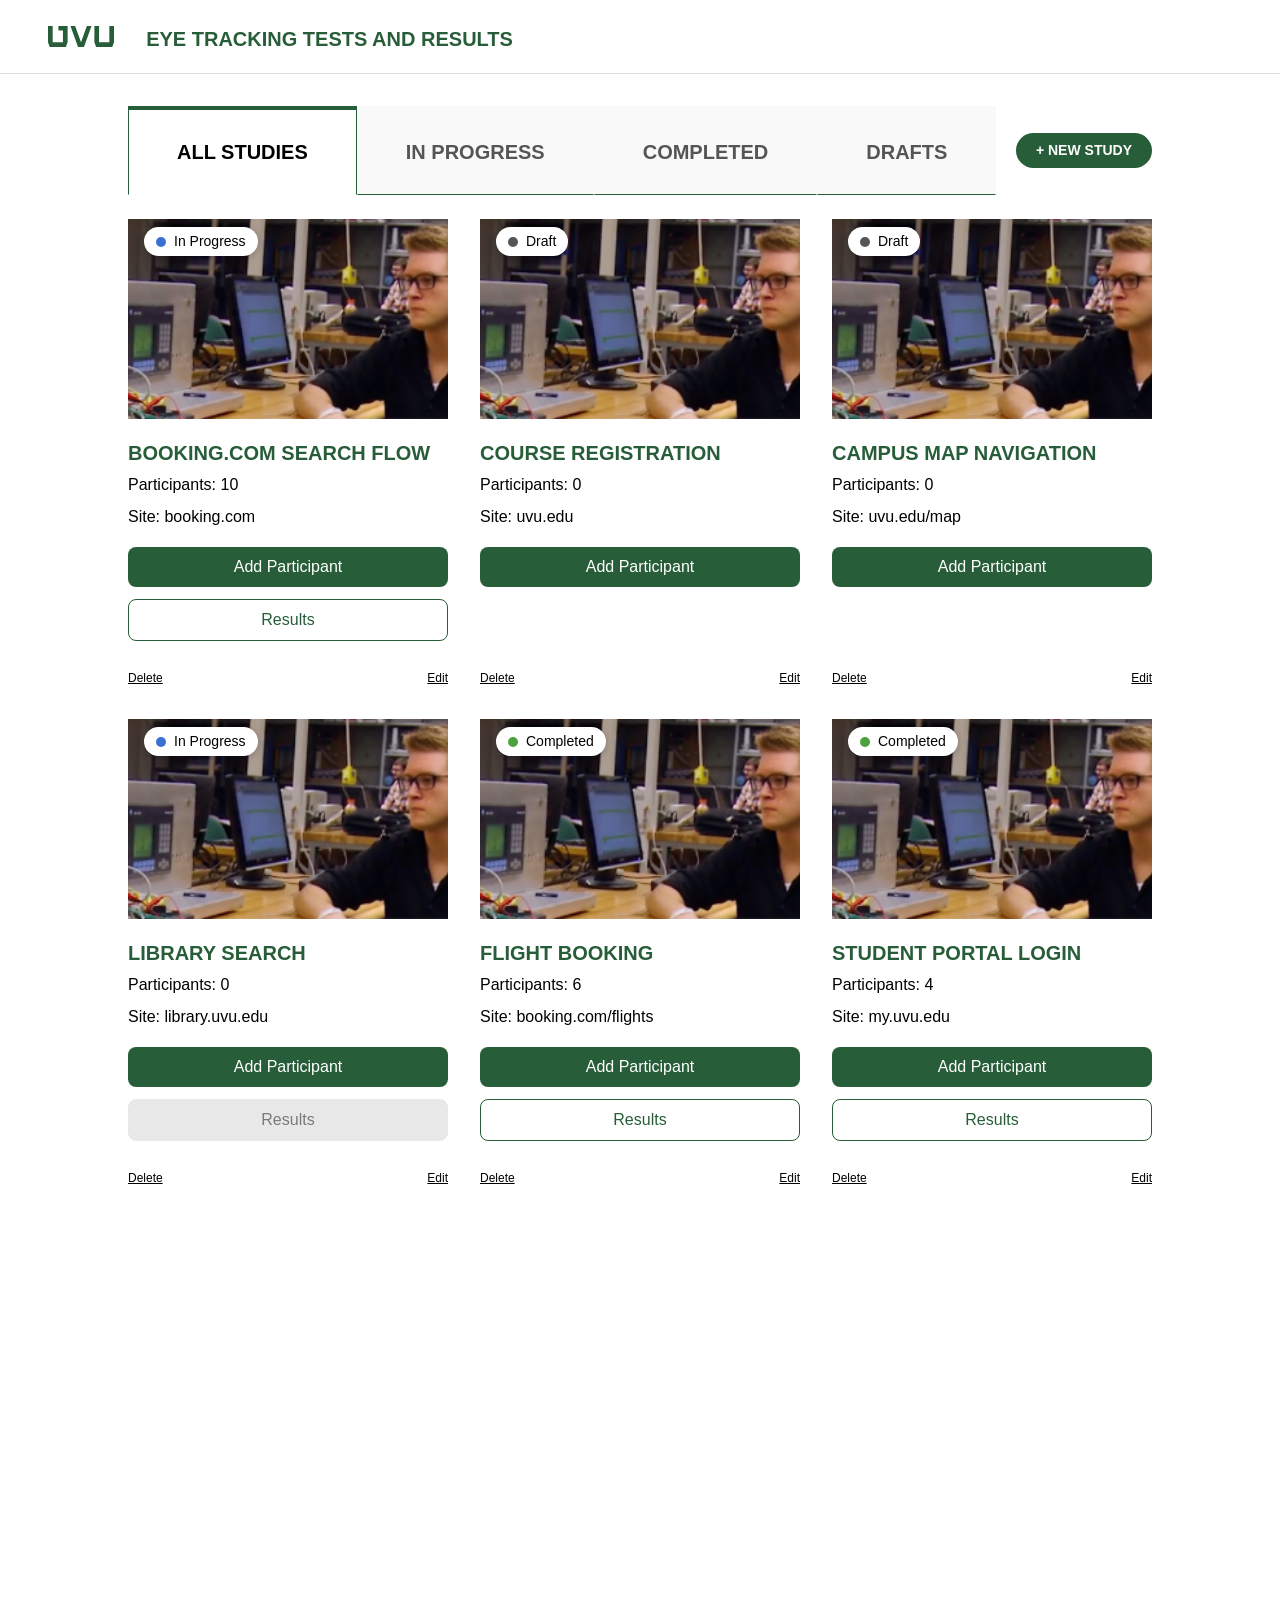
==== commit d39d4c9f: "Refactor study card rendering and results page layout; enhance team member input as name pills in ne" ====
--- a/index.html
+++ b/index.html
@@ -41,143 +41,7 @@
          Each card: status dot + label, Delete / Edit, project name, Participants #, site name,
          "Add Participant" button, "Results" button (not on drafts) -->
       <div id="study-grid">
-        <div class="study-card study-card--in-progress" data-status="in-progress">
-          <div class="thumbnail-section">
-            <span class="status-badge">In Progress</span>
-            <img
-              src="assets/images/sample_image.png"
-              alt="Study Thumbnail"
-              class="thumbnail-image"
-            />
-          </div>
-
-          <div class="study-info">
-            <h2 class="study-title">Study Title</h2>
-            <p class="participants-count">Participants: 10</p>
-            <p class="site-name">Site: UVU Lab</p>
-            <button type="button" class="add-participant-btn" aria-haspopup="dialog">Add Participant</button>
-            <button class="results-btn">Results</button>
-          </div>
-          <div class="card-actions">
-            <button class="delete-btn" aria-label="Delete Study">Delete</button>
-            <button class="edit-btn" aria-label="Edit Study">Edit</button>
-          </div>
-        </div>
-
-        <div class="study-card study-card--draft" data-status="draft">
-          <div class="thumbnail-section">
-            <span class="status-badge">Draft</span>
-            <img
-              src="assets/images/sample_image.png"
-              alt="Study Thumbnail"
-              class="thumbnail-image"
-            />
-          </div>
-
-          <div class="study-info">
-            <h2 class="study-title">Study Title</h2>
-            <p class="participants-count">Participants: 10</p>
-            <p class="site-name">Site: UVU Lab</p>
-            <button type="button" class="add-participant-btn" aria-haspopup="dialog">Add Participant</button>
-            <button class="results-btn">Results</button>
-          </div>
-          <div class="card-actions">
-            <button class="delete-btn" aria-label="Delete Study">Delete</button>
-            <button class="edit-btn" aria-label="Edit Study">Edit</button>
-          </div>
-        </div>
-
-        <div class="study-card study-card--draft" data-status="draft">
-          <div class="thumbnail-section">
-            <span class="status-badge">Draft</span>
-            <img
-              src="assets/images/sample_image.png"
-              alt="Study Thumbnail"
-              class="thumbnail-image"
-            />
-          </div>
-
-          <div class="study-info">
-            <h2 class="study-title">Study Title</h2>
-            <p class="participants-count">Participants: 10</p>
-            <p class="site-name">Site: UVU Lab</p>
-            <button type="button" class="add-participant-btn" aria-haspopup="dialog">Add Participant</button>
-            <button class="results-btn">Results</button>
-          </div>
-          <div class="card-actions">
-            <button class="delete-btn" aria-label="Delete Study">Delete</button>
-            <button class="edit-btn" aria-label="Edit Study">Edit</button>
-          </div>
-        </div>
-
-        <div class="study-card study-card--in-progress" data-status="in-progress">
-          <div class="thumbnail-section">
-            <span class="status-badge">In Progress</span>
-            <img
-              src="assets/images/sample_image.png"
-              alt="Study Thumbnail"
-              class="thumbnail-image"
-            />
-          </div>
-
-          <div class="study-info">
-            <h2 class="study-title">Study Title</h2>
-            <p class="participants-count">Participants: 10</p>
-            <p class="site-name">Site: UVU Lab</p>
-            <button type="button" class="add-participant-btn" aria-haspopup="dialog">Add Participant</button>
-            <button class="results-btn">Results</button>
-          </div>
-          <div class="card-actions">
-            <button class="delete-btn" aria-label="Delete Study">Delete</button>
-            <button class="edit-btn" aria-label="Edit Study">Edit</button>
-          </div>
-        </div>
-
-        <div class="study-card study-card--completed" data-status="completed">
-          <div class="thumbnail-section">
-            <span class="status-badge">Completed</span>
-            <img
-              src="assets/images/sample_image.png"
-              alt="Study Thumbnail"
-              class="thumbnail-image"
-            />
-          </div>
-
-          <div class="study-info">
-            <h2 class="study-title">Study Title</h2>
-            <p class="participants-count">Participants: 10</p>
-            <p class="site-name">Site: UVU Lab</p>
-            <button type="button" class="add-participant-btn" aria-haspopup="dialog">Add Participant</button>
-            <button class="results-btn">Results</button>
-          </div>
-          <div class="card-actions">
-            <button class="delete-btn" aria-label="Delete Study">Delete</button>
-            <button class="edit-btn" aria-label="Edit Study">Edit</button>
-          </div>
-        </div>
-
-        <div class="study-card study-card--completed" data-status="completed">
-          <div class="thumbnail-section">
-            <span class="status-badge">Completed</span>
-            <img
-              src="assets/images/sample_image.png"
-              alt="Study Thumbnail"
-              class="thumbnail-image"
-            />
-          </div>
-
-          <div class="study-info">
-            <h2 class="study-title">Study Title</h2>
-            <p class="participants-count">Participants: 10</p>
-            <p class="site-name">Site: UVU Lab</p>
-            <button type="button" class="add-participant-btn" aria-haspopup="dialog">Add Participant</button>
-            <button class="results-btn">Results</button>
-          </div>
-          <div class="card-actions">
-            <button class="delete-btn" aria-label="Delete Study">Delete</button>
-            <button class="edit-btn" aria-label="Edit Study">Edit</button>
-          </div>
-        </div>
+        <!-- the cards are made by js/home.js from js/data/studies.js -->
       </div>
       <p class="no-studies" id="no-studies" hidden>No studies in this category yet.</p>
     </main>
--- a/css/components.css
+++ b/css/components.css
@@ -34,6 +34,39 @@
 }
 
 /* .btn-outline: white button with green border (Back, Results, Edit Study, + Add task) */
+.btn-outline {
+  display: inline-flex;
+  align-items: center;
+  justify-content: center;
+  gap: var(--space-2);
+  padding: var(--space-4);
+  background: var(--color-bg-white);
+  color: var(--color-green);
+  border: 1px solid var(--color-green);
+  border-radius: var(--radius);
+  font-family: var(--font-body);
+  font-size: 16px;
+  font-weight: 600;
+  line-height: 1.4;
+  text-decoration: none; /* so it also works on <a> */
+  cursor: pointer;
+}
+
+.btn-outline:hover {
+  background: var(--color-green-dark);
+  color: var(--color-bg-white);
+}
+
+.btn-outline:active {
+  background: var(--color-green-light);
+  color: var(--color-bg-white);
+}
+
+.btn-outline:focus-visible {
+  outline: 2px solid var(--color-green);
+  outline-offset: 2px;
+}
+
 /* .btn-pill: small rounded green pill (+ New Study, + Member). Works on <a> and <button> */
 .btn-pill {
   display: inline-flex;
@@ -184,3 +217,89 @@
   outline: 2px solid var(--color-green);
   outline-offset: 2px;
 }
+
+/* Scrollable tab bar: for tabs that can be many (participants). The tabs scroll sideways and the
+   ‹ › buttons only show when they do not all fit. Behavior: initTabBarScroll() in js/tab-bar.js */
+.tab-bar-scroll {
+  display: flex;
+  min-width: 0; /* lets the bar shrink below the width of all its tabs */
+}
+
+.tab-bar-scroll .tab-bar {
+  position: relative; /* tab.offsetLeft is measured from here */
+  min-width: 0;
+  overflow-x: auto;
+  scrollbar-width: none; /* the arrows replace the scrollbar */
+}
+
+.tab-bar-scroll .tab-bar::-webkit-scrollbar {
+  display: none;
+}
+
+.tab-bar-scroll .tab-bar-item {
+  flex: none;
+  padding: var(--space-8);
+}
+
+.tab-bar-arrow {
+  display: none;
+  flex: none;
+  padding: 0 var(--space-4);
+  background: var(--color-bg-page);
+  border: none;
+  border-top: 4px solid transparent; /* same top/bottom lines as the tabs so heights match */
+  border-bottom: 1px solid var(--color-green);
+  color: var(--color-text);
+  font-size: 32px;
+  line-height: 1;
+  cursor: pointer;
+}
+
+.tab-bar-scroll.has-overflow .tab-bar-arrow {
+  display: block;
+}
+
+.tab-bar-arrow:hover:not(:disabled) {
+  background: var(--color-field);
+}
+
+.tab-bar-arrow:disabled {
+  color: var(--color-text-muted);
+  cursor: default;
+}
+
+.tab-bar-arrow:focus-visible {
+  outline: 2px solid var(--color-green);
+  outline-offset: -2px;
+}
+
+/* .field-box: grey input / textarea box (task, URL, member name, comments) */
+.field-box {
+  width: 100%;
+  padding: var(--space-3) var(--space-4);
+  background: var(--color-field);
+  border: none;
+  border-radius: var(--radius);
+  color: var(--color-text);
+}
+
+input.field-box {
+  height: 44px; /* same height as the inputs on the add participant popup */
+  padding-top: 0;
+  padding-bottom: 0;
+}
+
+textarea.field-box {
+  min-height: 96px;
+  resize: vertical; /* user can make it taller, not wider */
+}
+
+.field-box::placeholder {
+  color: var(--color-text-muted);
+  opacity: 1;
+}
+
+.field-box:focus-visible {
+  outline: 2px solid var(--color-green);
+  outline-offset: 2px;
+}
--- a/css/home.css
+++ b/css/home.css
@@ -222,8 +222,9 @@
 
 .study-info .results-btn {
   margin-top: var(--space-2);
-  background: var(--color-white);
+  background: var(--color-bg-white);
   color: var(--color-green);
+  text-decoration: none; /* Results is a link when it can be opened */
   border-radius: var(--radius);
   font-family: var(--font-body);
   font-size: 16px;
@@ -251,4 +252,17 @@
 .study-info .results-btn:focus {
   outline: 1px solid var(--color-green);
   outline-offset: 1px;
-}+}
+
+/* Results with nobody to show yet (in progress, no participants) */
+.study-info .results-btn:disabled {
+  background: var(--color-field);
+  border-color: var(--color-field);
+  color: var(--color-text-muted);
+  cursor: not-allowed;
+}
+
+.study-info .results-btn:disabled:hover {
+  background: var(--color-field);
+  color: var(--color-text-muted);
+}
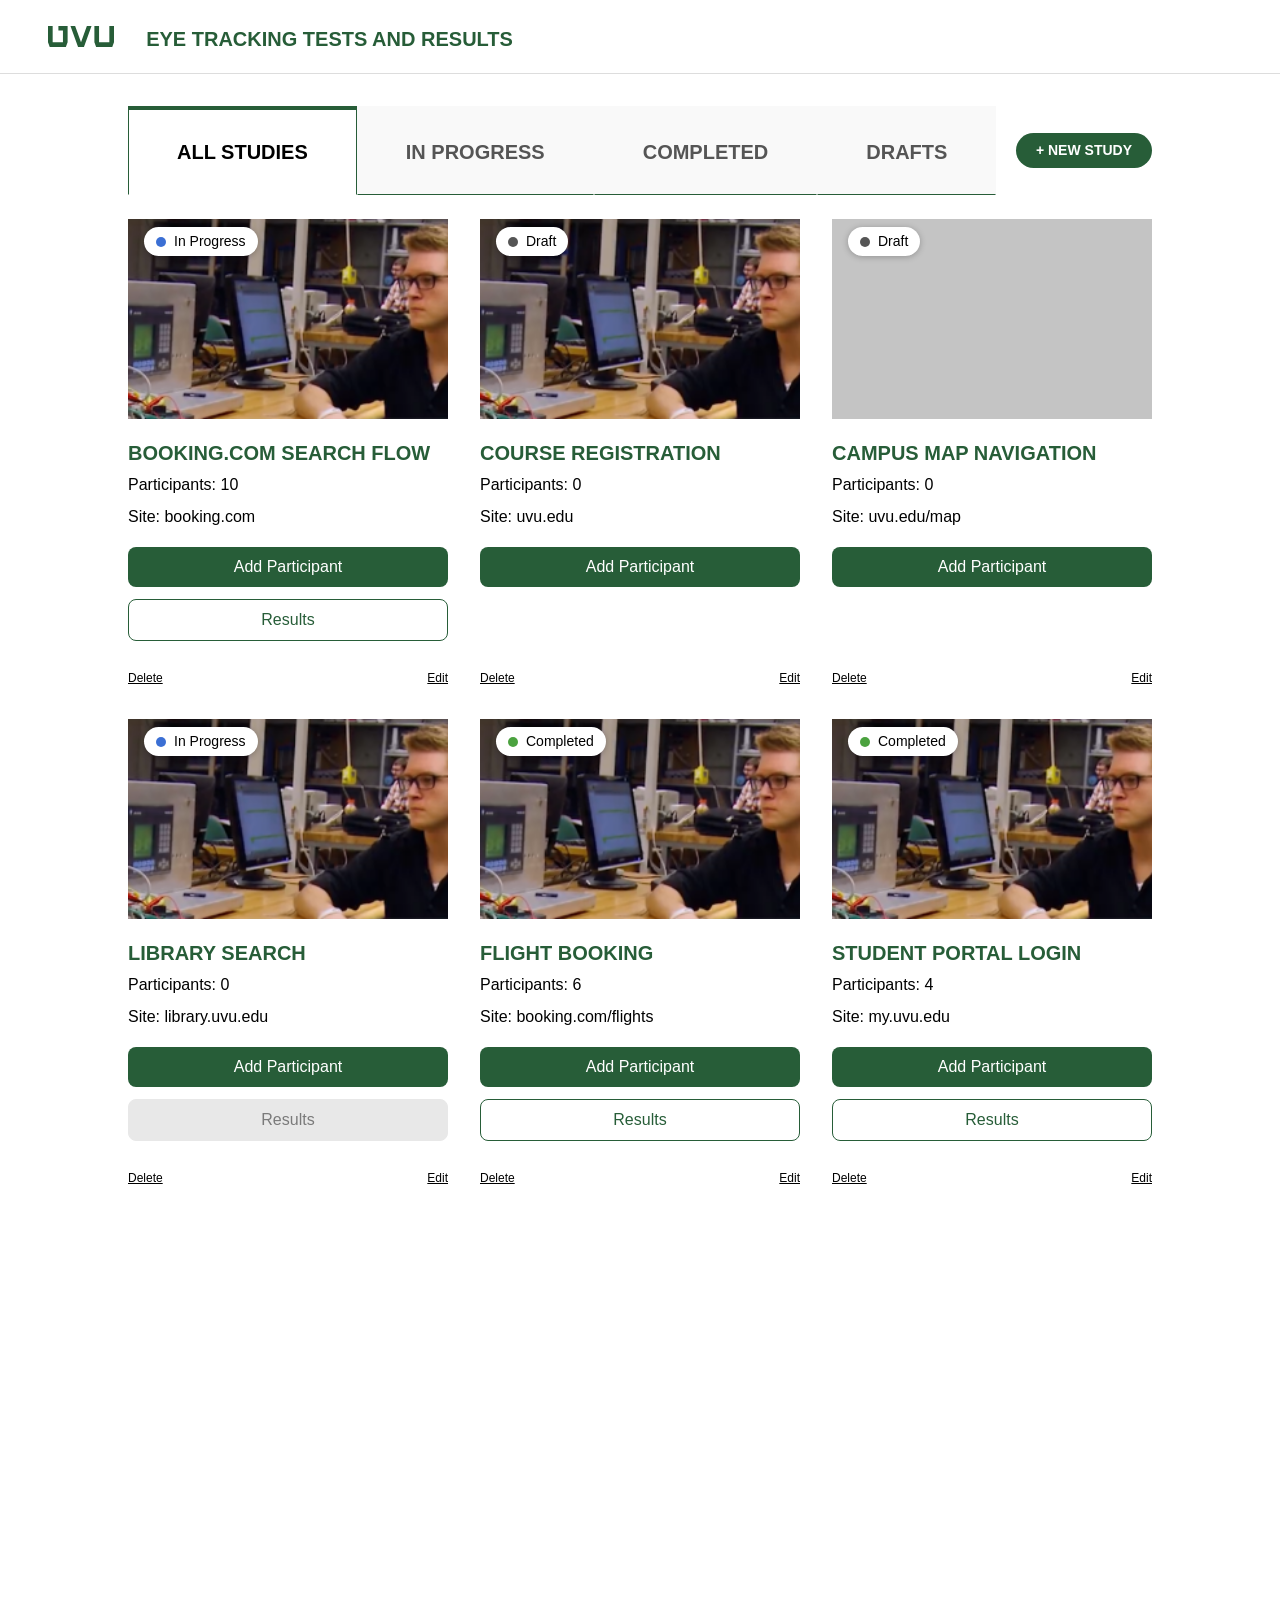
==== commit 537a261f: "Add study-store.js for local storage management; update HTML files to include new script; enhance pa" ====
--- a/index.html
+++ b/index.html
@@ -118,6 +118,7 @@
     </dialog>
 
     <script src="js/data/studies.js"></script>
+    <script src="js/data/study-store.js"></script>
     <script src="js/add-participant.js"></script>
     <script src="js/tab-bar.js"></script>
     <script src="js/home.js"></script>
--- a/css/home.css
+++ b/css/home.css
@@ -116,6 +116,14 @@
   visibility: hidden;
 }
 
+/* No Task 1 url yet (draft): grey box with the document icon.
+   TODO: export the icon from Figma (node 137:250, "bg_paper") to assets/images/draft-icon.png, it shows up here by itself */
+.thumbnail-section .thumbnail-placeholder {
+  width: 100%;
+  height: 100%;
+  background: var(--color-card-image) url("../assets/images/draft-icon.png") center / 100px no-repeat;
+}
+
 .thumbnail-section .thumbnail-image {
   width: 100%;
   height: 100%;
@@ -131,7 +139,8 @@
 
 }
 
-.card-actions button {
+.card-actions button,
+.card-actions a {
   background: rgba(255, 255, 255, 0.8);
   border-radius: var(--radius);
   border: none;
@@ -142,7 +151,8 @@
   color: #000;
 }
 
-.card-actions button:hover{
+.card-actions button:hover,
+.card-actions a:hover {
   color: #8E8C89;
 }
 
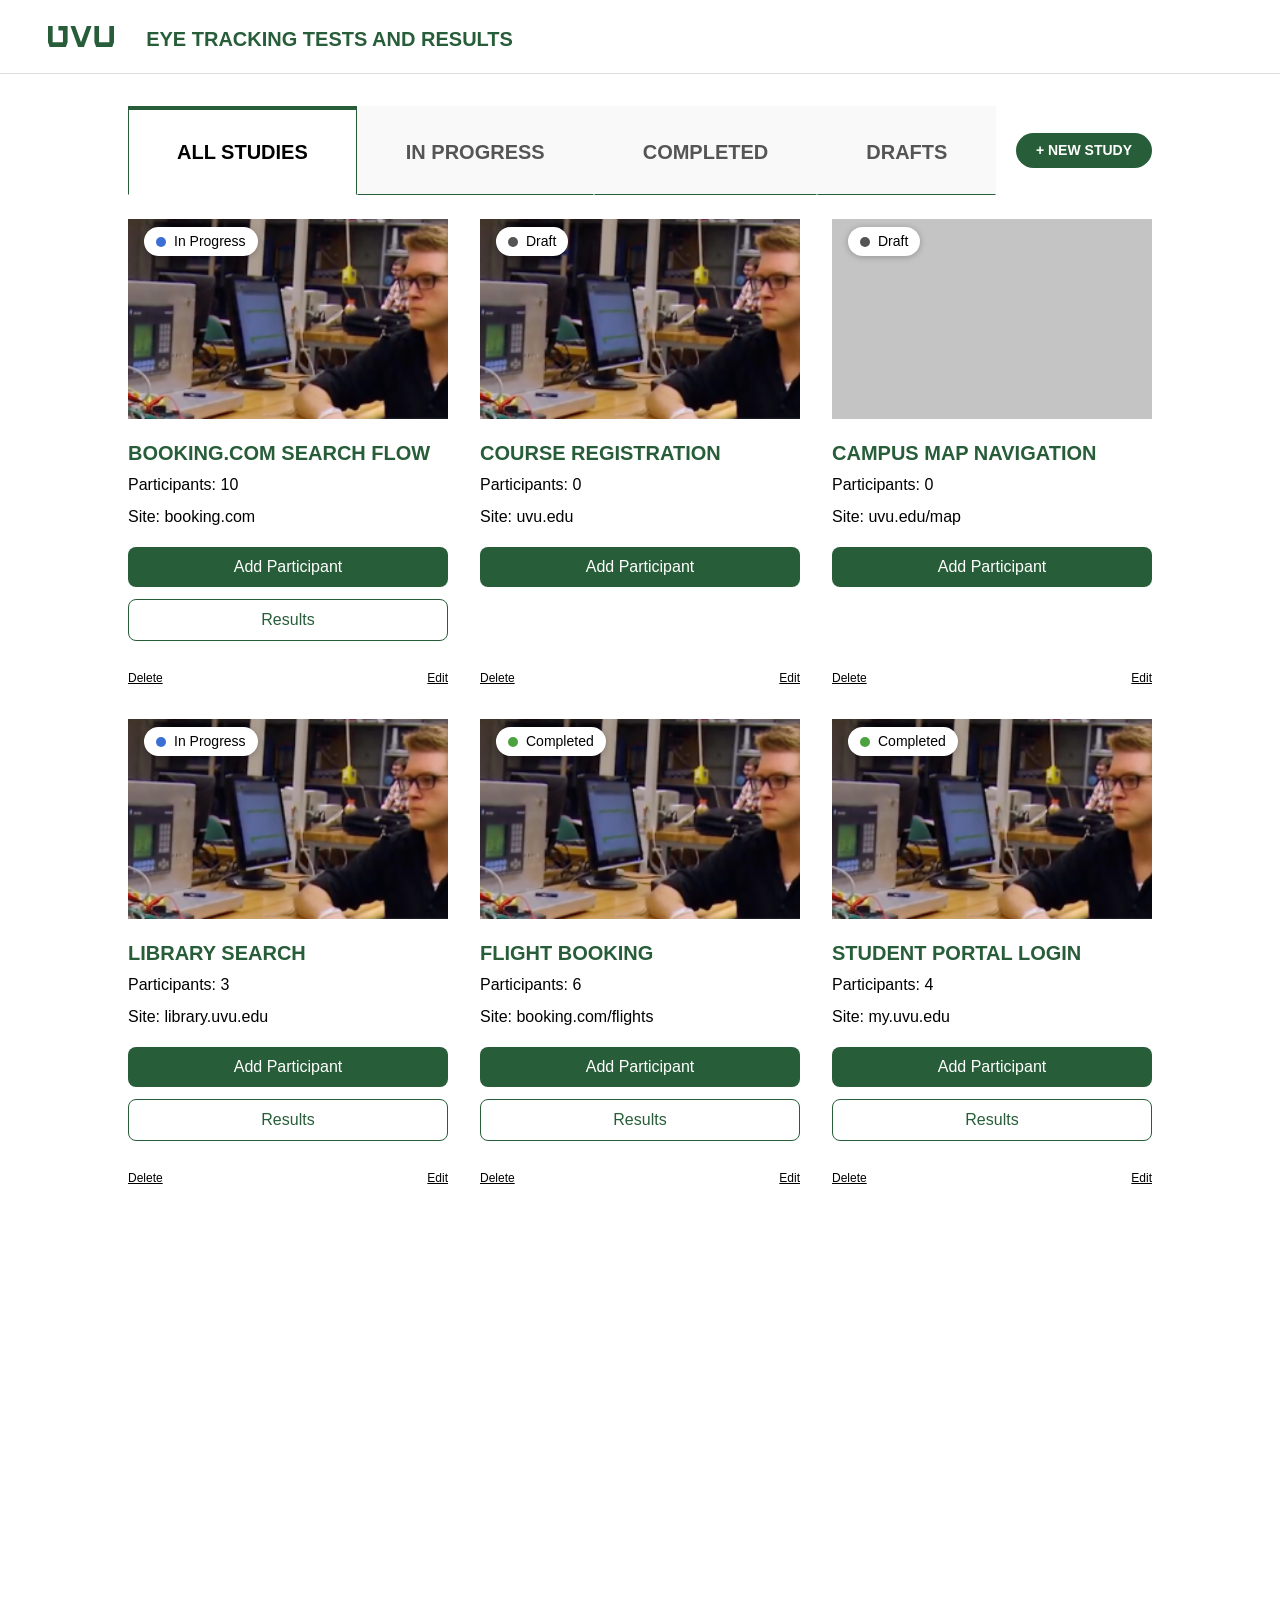
==== commit b4bf79b8: "Refactor header structure across multiple HTML files to make site name a clickable link to the home " ====
--- a/index.html
+++ b/index.html
@@ -17,10 +17,11 @@
   <body>
     <!-- HEADER: logo, "UVU EYE TRACKING TESTS AND RESULTS" -->
     <header>
-      <div class="logo-and-sitename">
+      <!-- logo + site name: a link to the home page on every page -->
+      <a href="index.html" class="logo-and-sitename">
         <img src="assets/images/uvu-mono.svg" alt="UVU Logo" class="logo" />
         <h1>EYE TRACKING TESTS AND RESULTS</h1>
-      </div>
+      </a>
     </header>
 
     <main>
@@ -117,6 +118,19 @@
       </section>
     </dialog>
 
+    <!-- Delete confirmation: opened by the Delete link on a card (js/home.js fills in the study name) -->
+    <dialog id="delete-study-dialog" class="modal" aria-labelledby="delete-study-title">
+      <section id="delete-study-panel">
+        <button type="button" class="modal-close" aria-label="Close">&times;</button>
+        <h2 id="delete-study-title">Delete study?</h2>
+        <p id="delete-study-message"></p>
+        <div class="delete-actions">
+          <button type="button" id="delete-cancel" class="btn-outline">Cancel</button>
+          <button type="button" id="delete-confirm" class="btn-primary">Delete</button>
+        </div>
+      </section>
+    </dialog>
+
     <script src="js/data/studies.js"></script>
     <script src="js/data/study-store.js"></script>
     <script src="js/add-participant.js"></script>
--- a/css/components.css
+++ b/css/components.css
@@ -176,6 +176,13 @@
   display: flex;
   align-items: center;
   gap: var(--space-8);
+  text-decoration: none; /* it is a link now, but it should look like before */
+  color: inherit;
+}
+
+header .logo-and-sitename:focus-visible {
+  outline: 2px solid var(--color-green);
+  outline-offset: 4px;
 }
 /* Modal popup: <dialog class="modal">, opened with dialog.showModal() */
 .modal {
--- a/css/home.css
+++ b/css/home.css
@@ -276,3 +276,43 @@
   background: var(--color-field);
   color: var(--color-text-muted);
 }
+
+/* Delete confirmation popup: same white panel as the Add Participant popup, just narrower */
+
+#delete-study-dialog {
+  max-width: 480px;
+}
+
+#delete-study-panel {
+  position: relative; /* the X button is placed against the panel */
+  display: flex;
+  flex-direction: column;
+  gap: var(--space-3);
+  padding: var(--space-10) var(--space-8) var(--space-8);
+  background: var(--color-bg-white);
+  border: 1px solid var(--color-border);
+  box-shadow: var(--shadow-card);
+}
+
+#delete-study-panel h2 {
+  margin: 0;
+  padding-right: var(--space-10); /* keeps the title away from the X button */
+  color: var(--color-text);
+  font-family: var(--font-heading);
+  font-size: 32px;
+  font-weight: 700;
+  line-height: 1.1;
+  text-transform: uppercase;
+}
+
+#delete-study-panel p {
+  margin: 0;
+  color: var(--color-text);
+}
+
+.delete-actions {
+  display: flex;
+  justify-content: flex-end;
+  gap: var(--space-4);
+  margin-top: var(--space-5);
+}
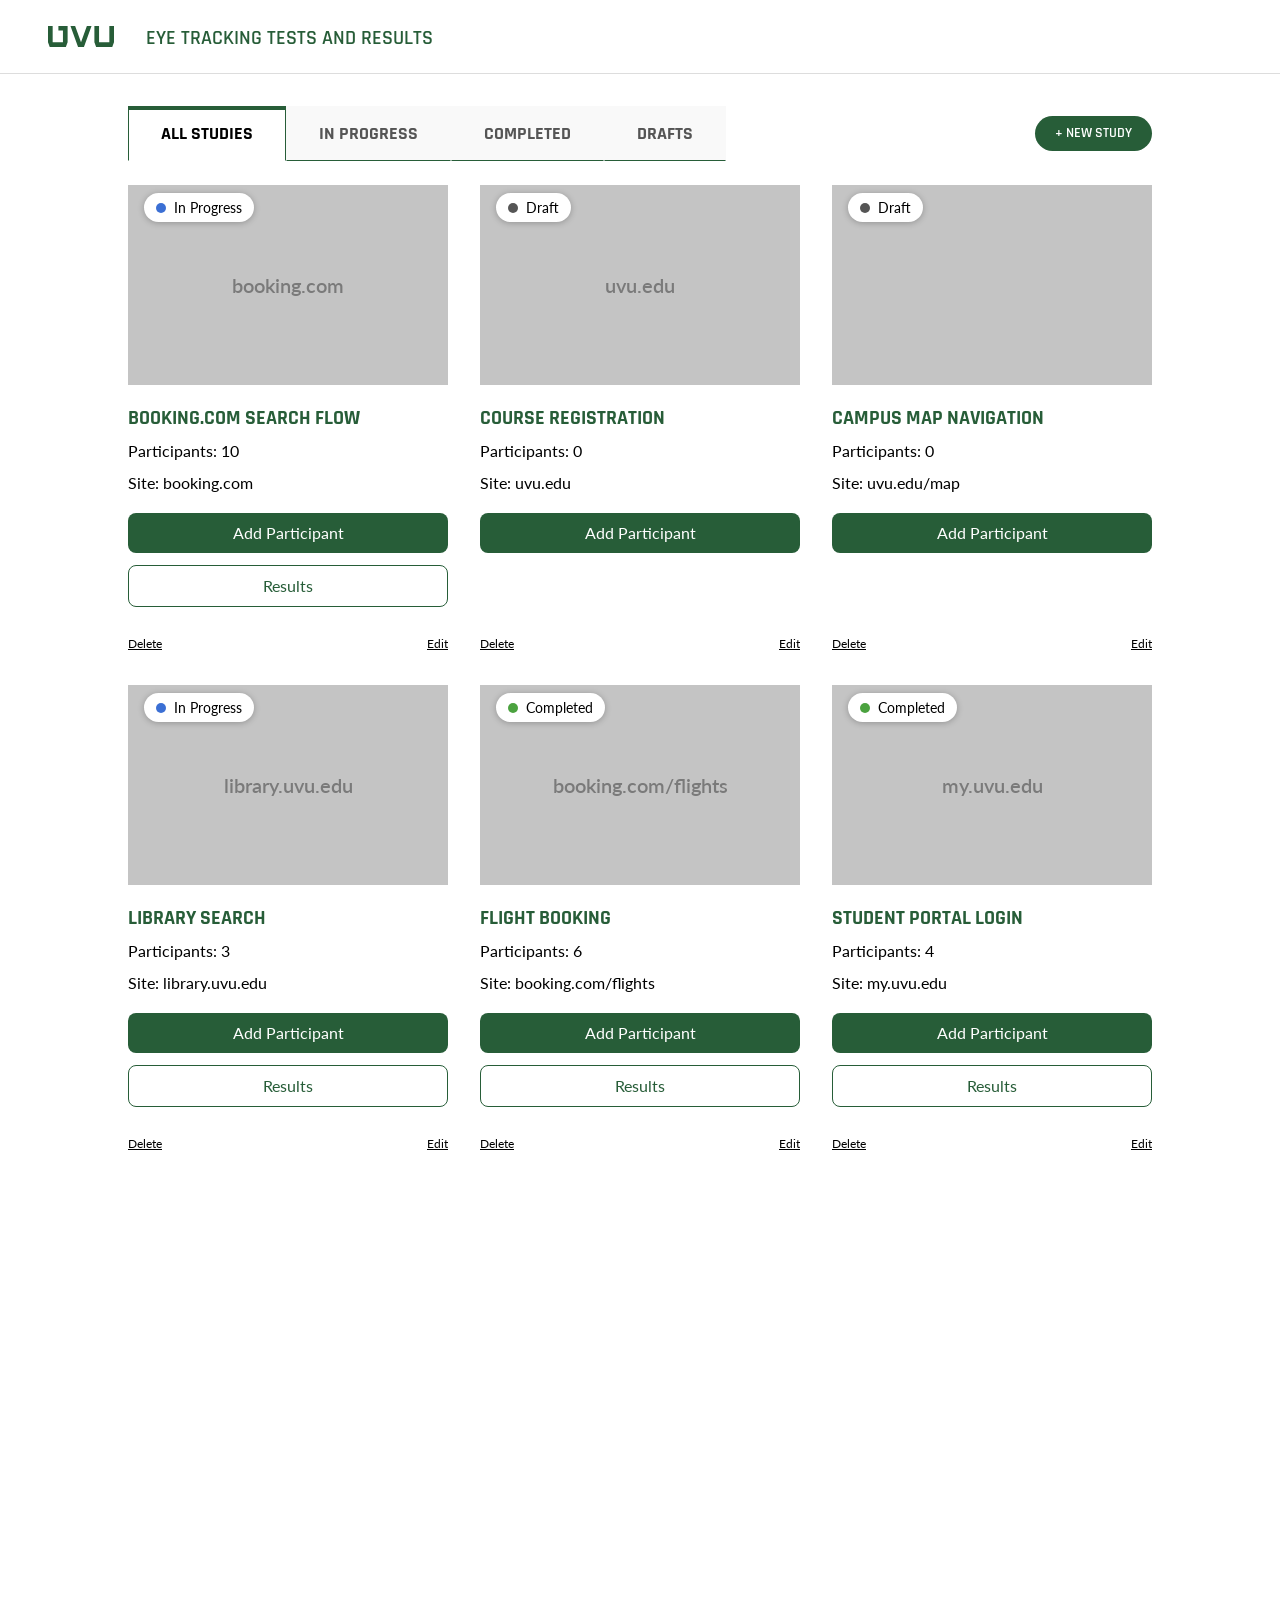
==== commit 385656fb: "feat: implement review functionality for tasks with video playback and comments - Added review layou" ====
--- a/index.html
+++ b/index.html
@@ -133,6 +133,8 @@
 
     <script src="js/data/studies.js"></script>
     <script src="js/data/study-store.js"></script>
+    <script src="js/bridge-client.js"></script>
+    <script src="js/thumbnails.js"></script>
     <script src="js/add-participant.js"></script>
     <script src="js/tab-bar.js"></script>
     <script src="js/home.js"></script>
--- a/css/base.css
+++ b/css/base.css
@@ -1,3 +1,50 @@
+/* Fonts */
+/* Rajdhani (headings): the files are in assets/fonts/rajdhani, loaded below.
+   Lato (body): no files in the project yet, loaded from Google Fonts (needs internet).
+   TODO: download Lato into assets/fonts/lato and use @font-face like Rajdhani to work offline and avoid the extra request.
+   Lato has 400 and 700 there, so weight 600 text shows the 700. */
+@import url("https://fonts.googleapis.com/css2?family=Lato:wght@400;700&display=swap"); /* @import must stay at the top of the file */
+
+@font-face {
+  font-family: "Rajdhani";
+  src: url("../assets/fonts/rajdhani/Rajdhani-Light.ttf") format("truetype");
+  font-weight: 300;
+  font-style: normal;
+  font-display: swap; /* show the fallback font first, swap when the file has loaded */
+}
+
+@font-face {
+  font-family: "Rajdhani";
+  src: url("../assets/fonts/rajdhani/Rajdhani-Regular.ttf") format("truetype");
+  font-weight: 400;
+  font-style: normal;
+  font-display: swap; /* show the fallback font first, swap when the file has loaded */
+}
+
+@font-face {
+  font-family: "Rajdhani";
+  src: url("../assets/fonts/rajdhani/Rajdhani-Medium.ttf") format("truetype");
+  font-weight: 500;
+  font-style: normal;
+  font-display: swap; /* show the fallback font first, swap when the file has loaded */
+}
+
+@font-face {
+  font-family: "Rajdhani";
+  src: url("../assets/fonts/rajdhani/Rajdhani-SemiBold.ttf") format("truetype");
+  font-weight: 600;
+  font-style: normal;
+  font-display: swap; /* show the fallback font first, swap when the file has loaded */
+}
+
+@font-face {
+  font-family: "Rajdhani";
+  src: url("../assets/fonts/rajdhani/Rajdhani-Bold.ttf") format("truetype");
+  font-weight: 700;
+  font-style: normal;
+  font-display: swap; /* show the fallback font first, swap when the file has loaded */
+}
+
 /* Reset + page defaults */
 /* TODO: box-sizing, margin reset, body font/background */
 
--- a/css/components.css
+++ b/css/components.css
@@ -111,14 +111,14 @@
 }
 
 .tab-bar-item {
-  padding: var(--space-8) var(--space-12);
+  padding: var(--space-4) var(--space-8);
   background: var(--color-bg-page);
   border: 1px solid transparent;
   border-top: 4px solid transparent; /* every tab has the same top/bottom lines so heights match */
   border-bottom: 1px solid var(--color-green);
   color: var(--color-text-secondary);
   font-family: var(--font-heading);
-  font-size: 20px;
+  font-size: 18px;
   font-weight: 700;
   line-height: 1;
   text-transform: uppercase;
@@ -225,8 +225,10 @@
   outline-offset: 2px;
 }
 
-/* Scrollable tab bar: for tabs that can be many (participants). The tabs scroll sideways and the
-   ‹ › buttons only show when they do not all fit. Behavior: initTabBarScroll() in js/tab-bar.js */
+/* Scrollable tab bar: for tabs that can be many (participants). 4 tabs show at a time and the ‹ › buttons
+   move to the next / previous 4. They only show when there are more than 4.
+   All tabs get the width of the widest one, and the bar is as wide as 4 tabs (or fewer if there are fewer).
+   js/tab-bar.js (initTabBarScroll) measures the widest tab and sets --tab-width and --tab-count. */
 .tab-bar-scroll {
   display: flex;
   min-width: 0; /* lets the bar shrink below the width of all its tabs */
@@ -234,8 +236,10 @@
 
 .tab-bar-scroll .tab-bar {
   position: relative; /* tab.offsetLeft is measured from here */
+  flex: 0 1 calc(var(--tab-width) * var(--tab-count)); /* exactly 4 tabs wide; may shrink on a narrow screen */
   min-width: 0;
   overflow-x: auto;
+  scroll-snap-type: x mandatory; /* every move stops exactly on a tab, so a page is always 4 whole tabs */
   scrollbar-width: none; /* the arrows replace the scrollbar */
 }
 
@@ -244,8 +248,11 @@
 }
 
 .tab-bar-scroll .tab-bar-item {
-  flex: none;
-  padding: var(--space-8);
+  flex: 0 0 var(--tab-width, auto); /* before js measures: just the width of its own text */
+  padding: var(--space-4) var(--space-8);
+  text-align: center;
+  white-space: nowrap;
+  scroll-snap-align: start;
 }
 
 .tab-bar-arrow {
--- a/css/home.css
+++ b/css/home.css
@@ -125,10 +125,27 @@
 }
 
 .thumbnail-section .thumbnail-image {
+  display: block;
   width: 100%;
   height: 100%;
   object-fit: cover; /* lấp đầy khung, giữ tỉ lệ ảnh, cắt phần thừa thay vì kéo méo */
+  object-position: top; /* like Netlify: the top of the page, not the middle */
   background: var(--color-card-image);
+  border-bottom: 1px solid var(--color-border);
+}
+
+/* The picture is not taken yet (the helper is not running, or it is still working): the name of the site on the grey box */
+.thumbnail-section .thumbnail-pending {
+  display: flex;
+  align-items: center;
+  justify-content: center;
+  padding: var(--space-4);
+  background-image: none;
+  color: var(--color-text-muted);
+  font-size: 20px;
+  font-weight: 600;
+  text-align: center;
+  overflow-wrap: anywhere;
 }
 
 .card-actions {
